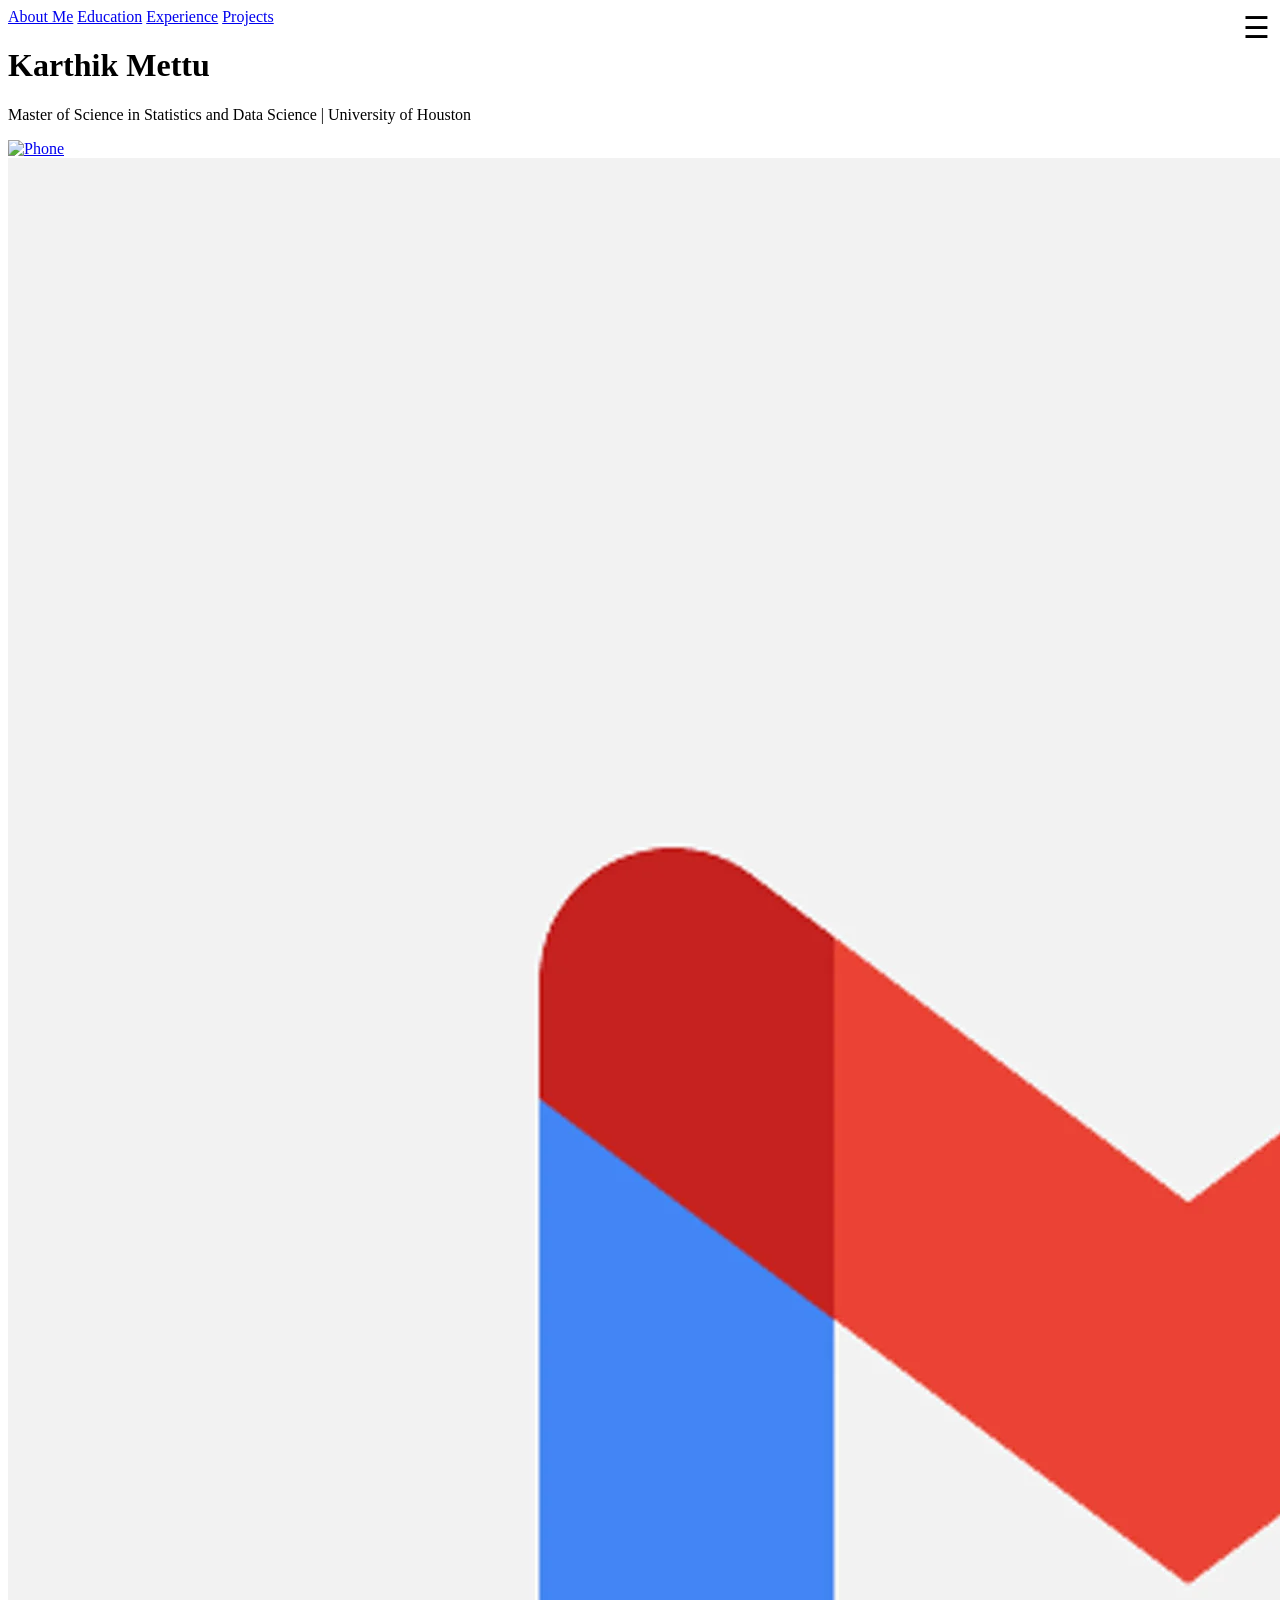
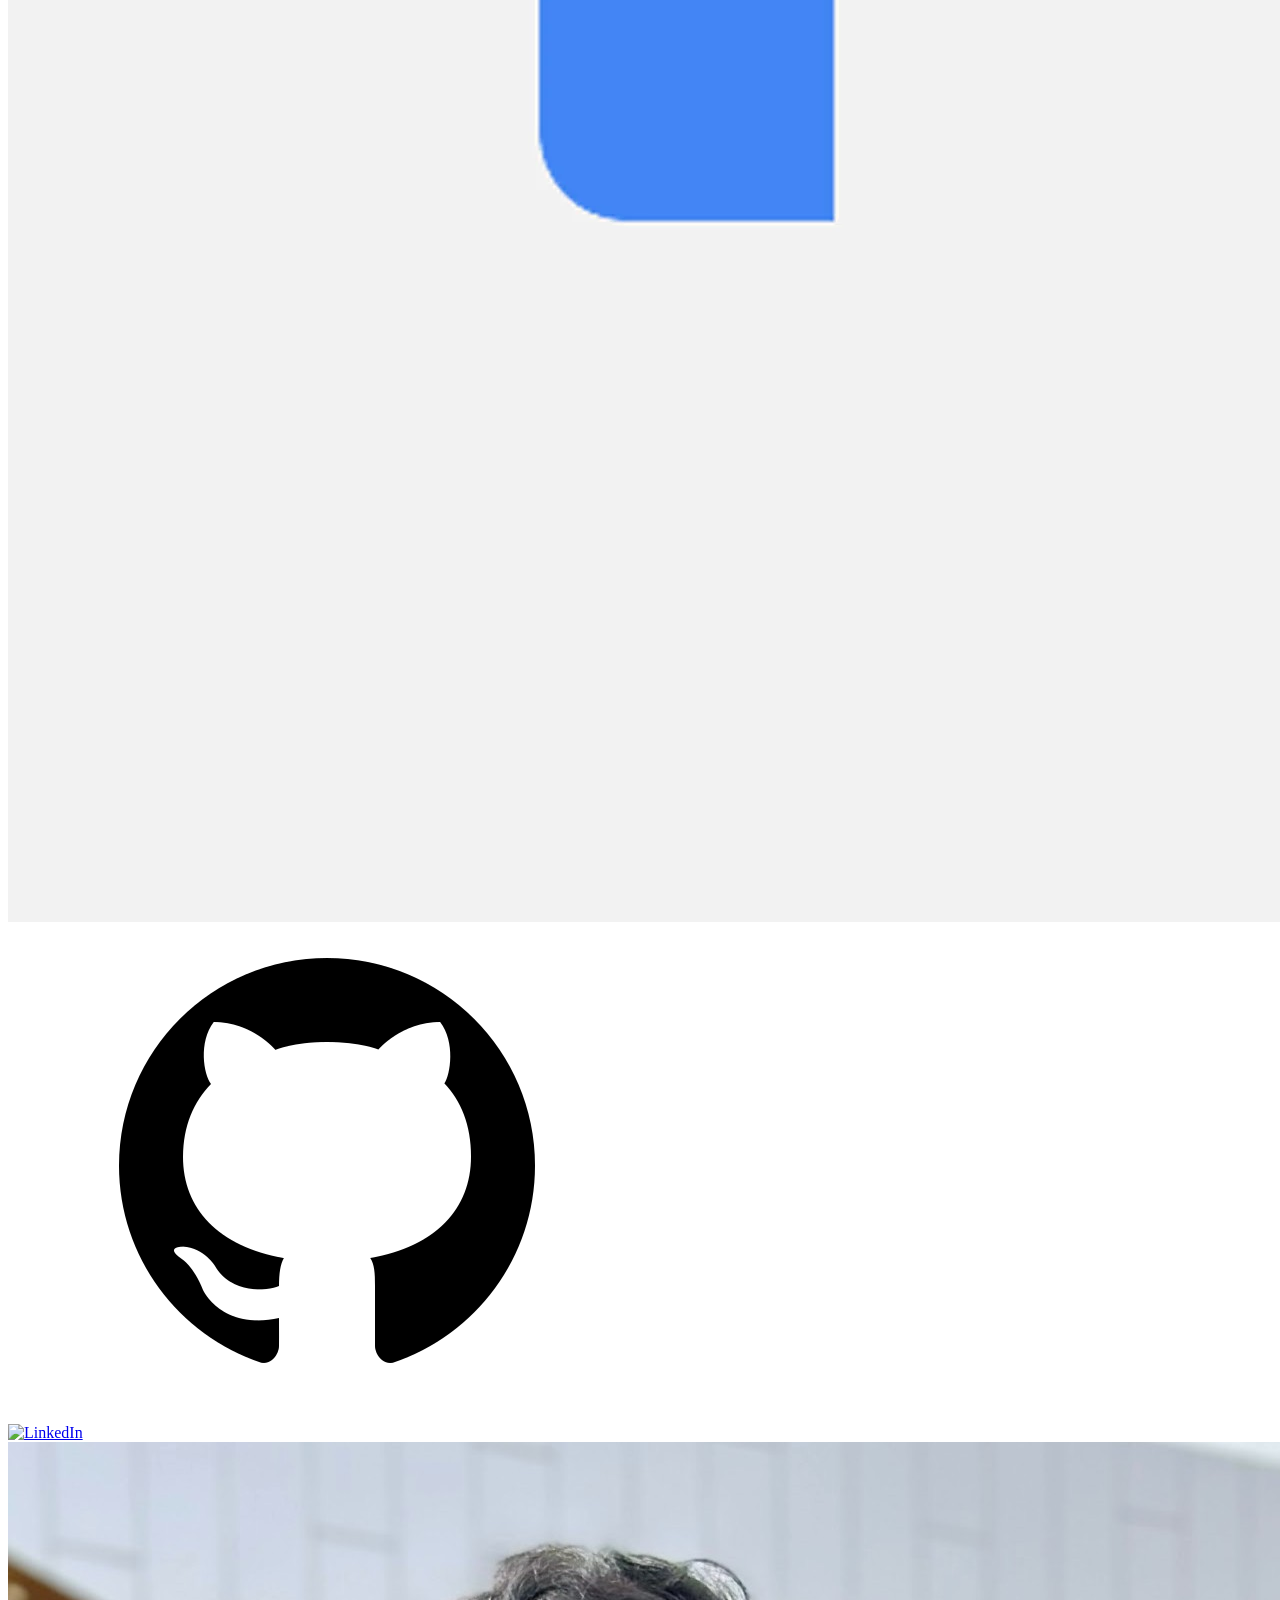
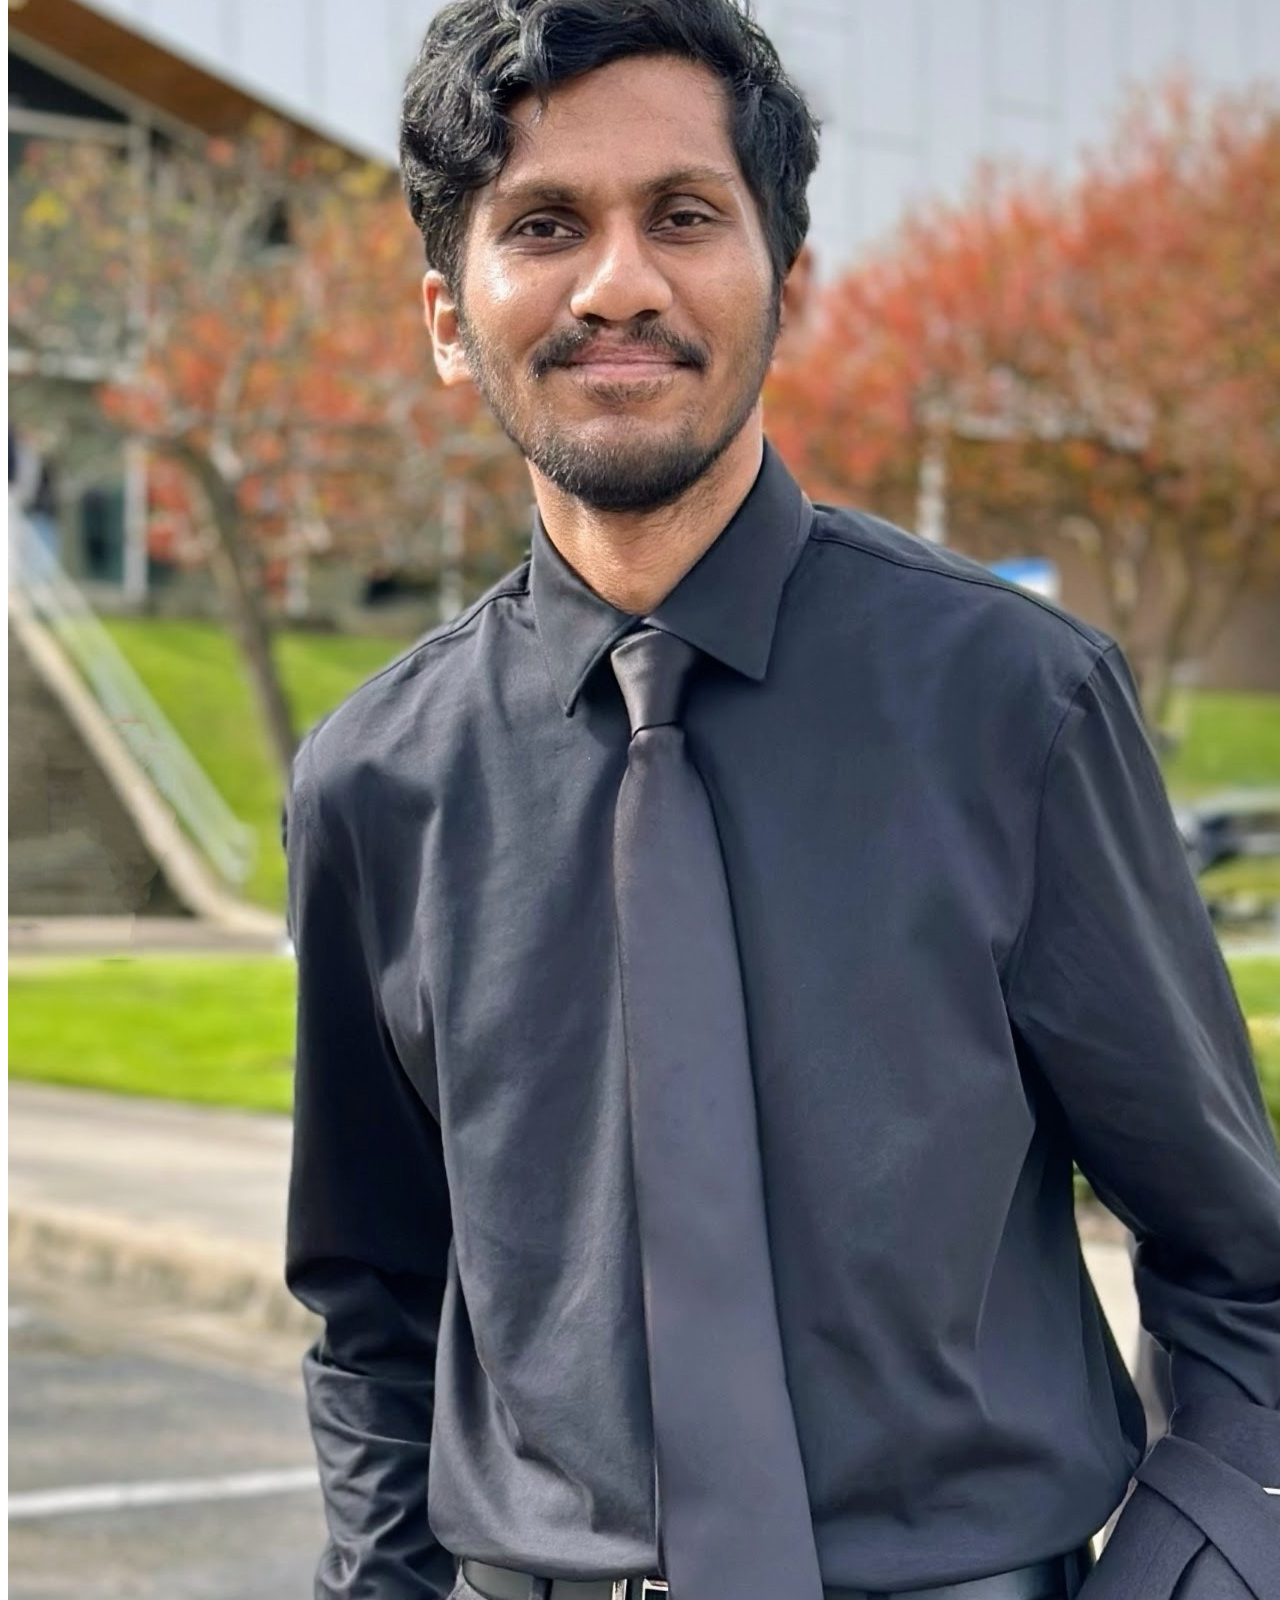
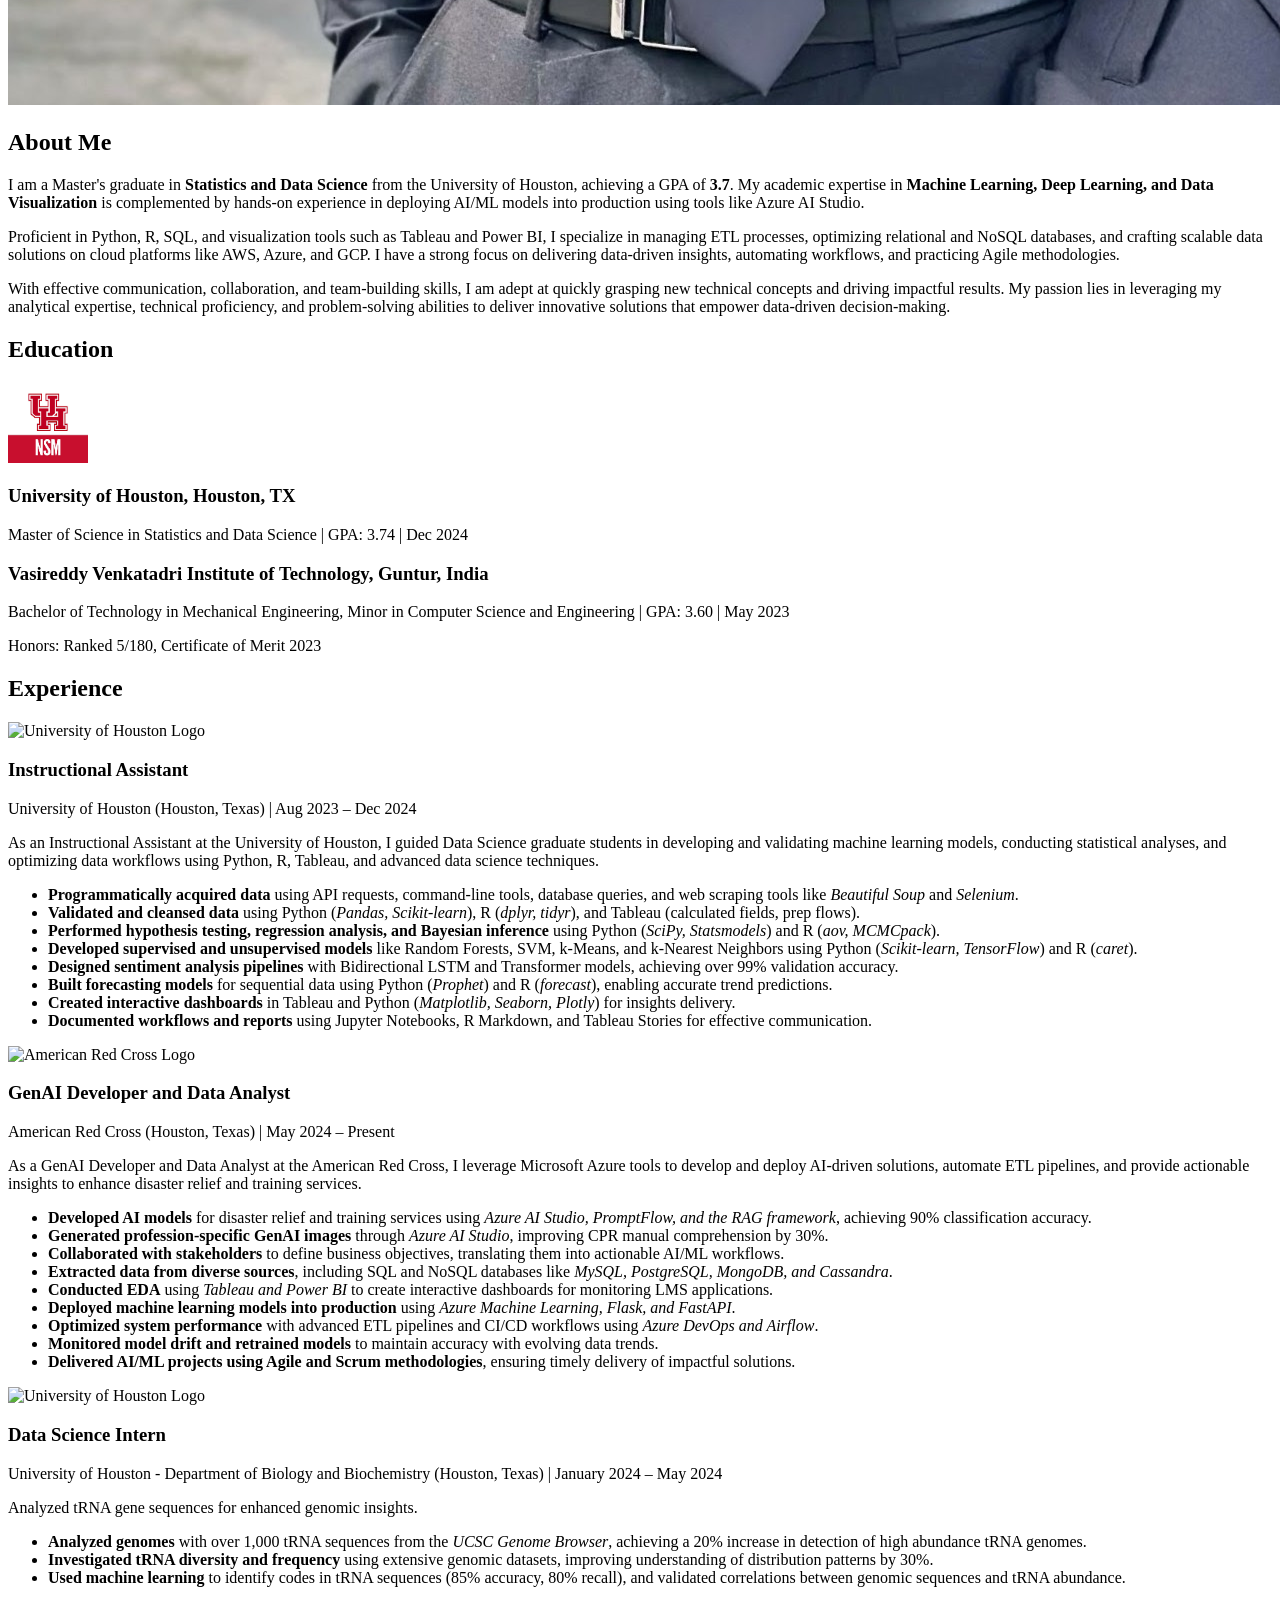
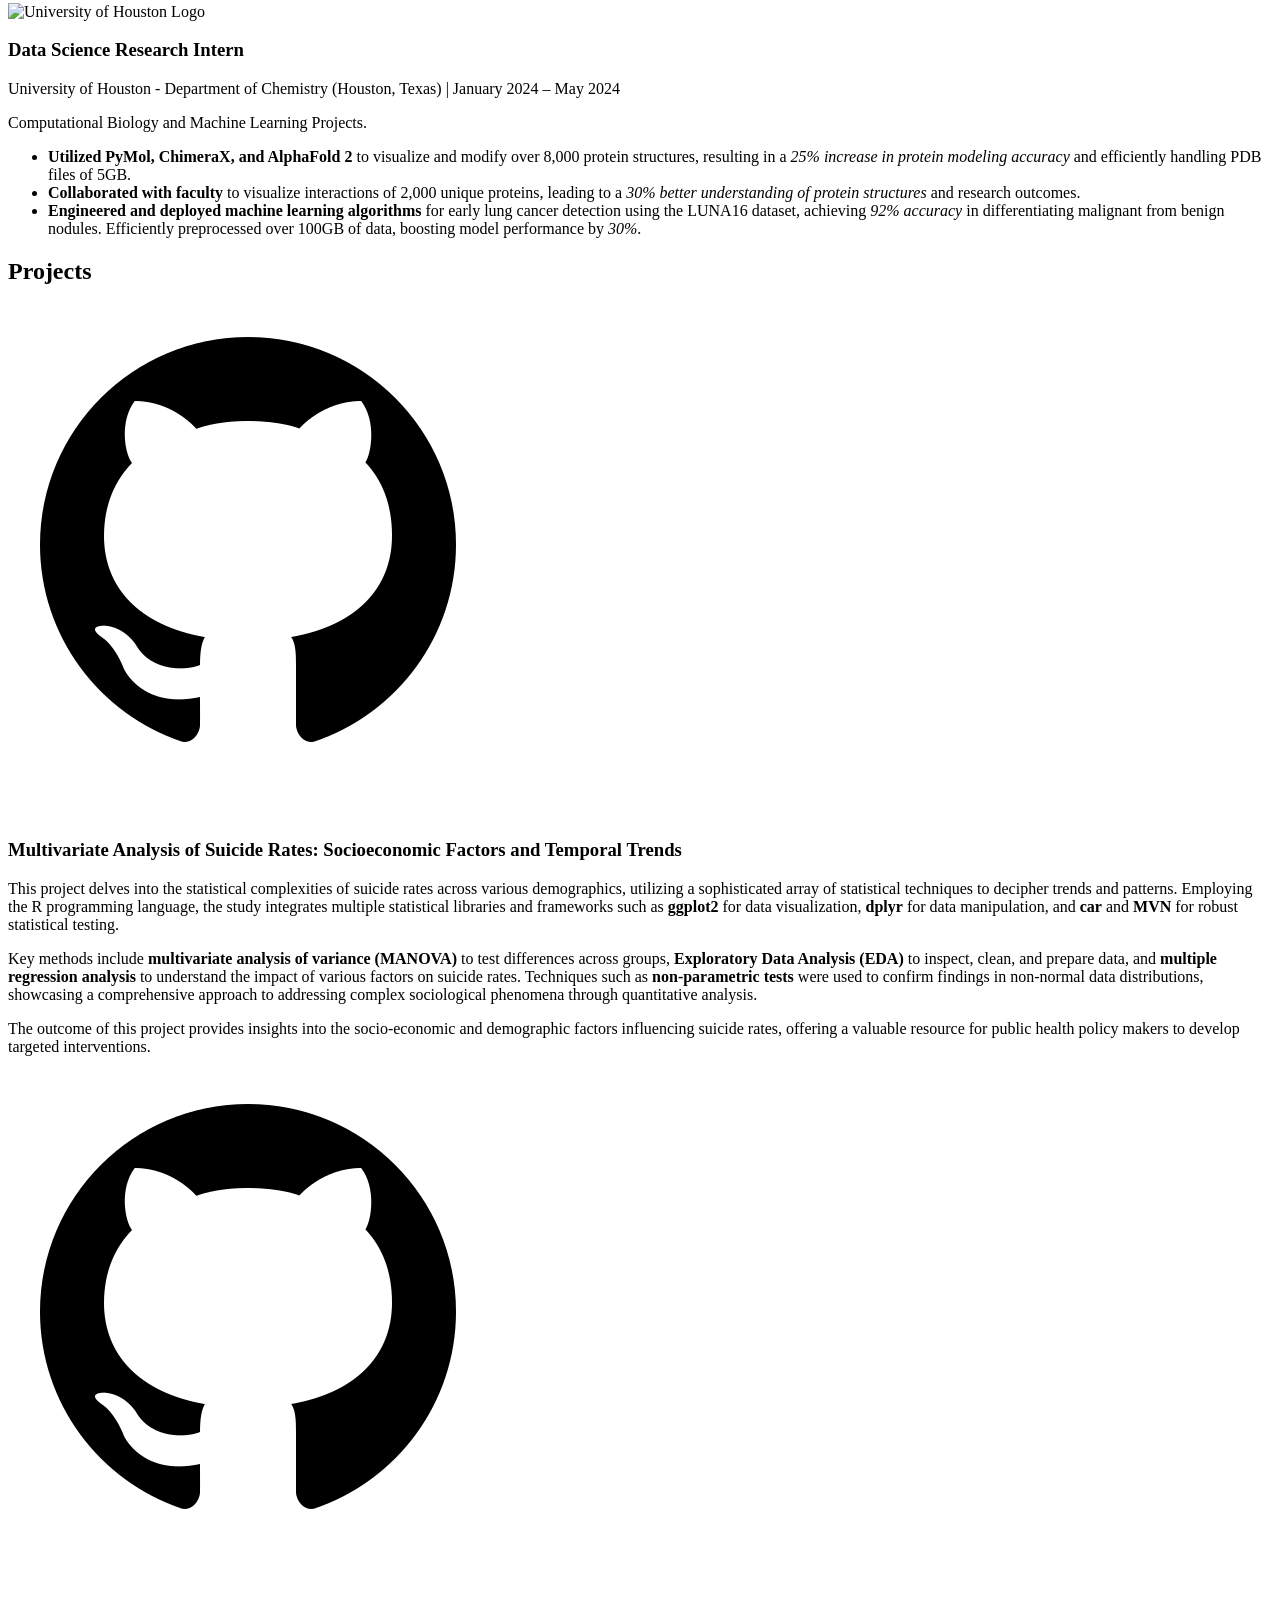
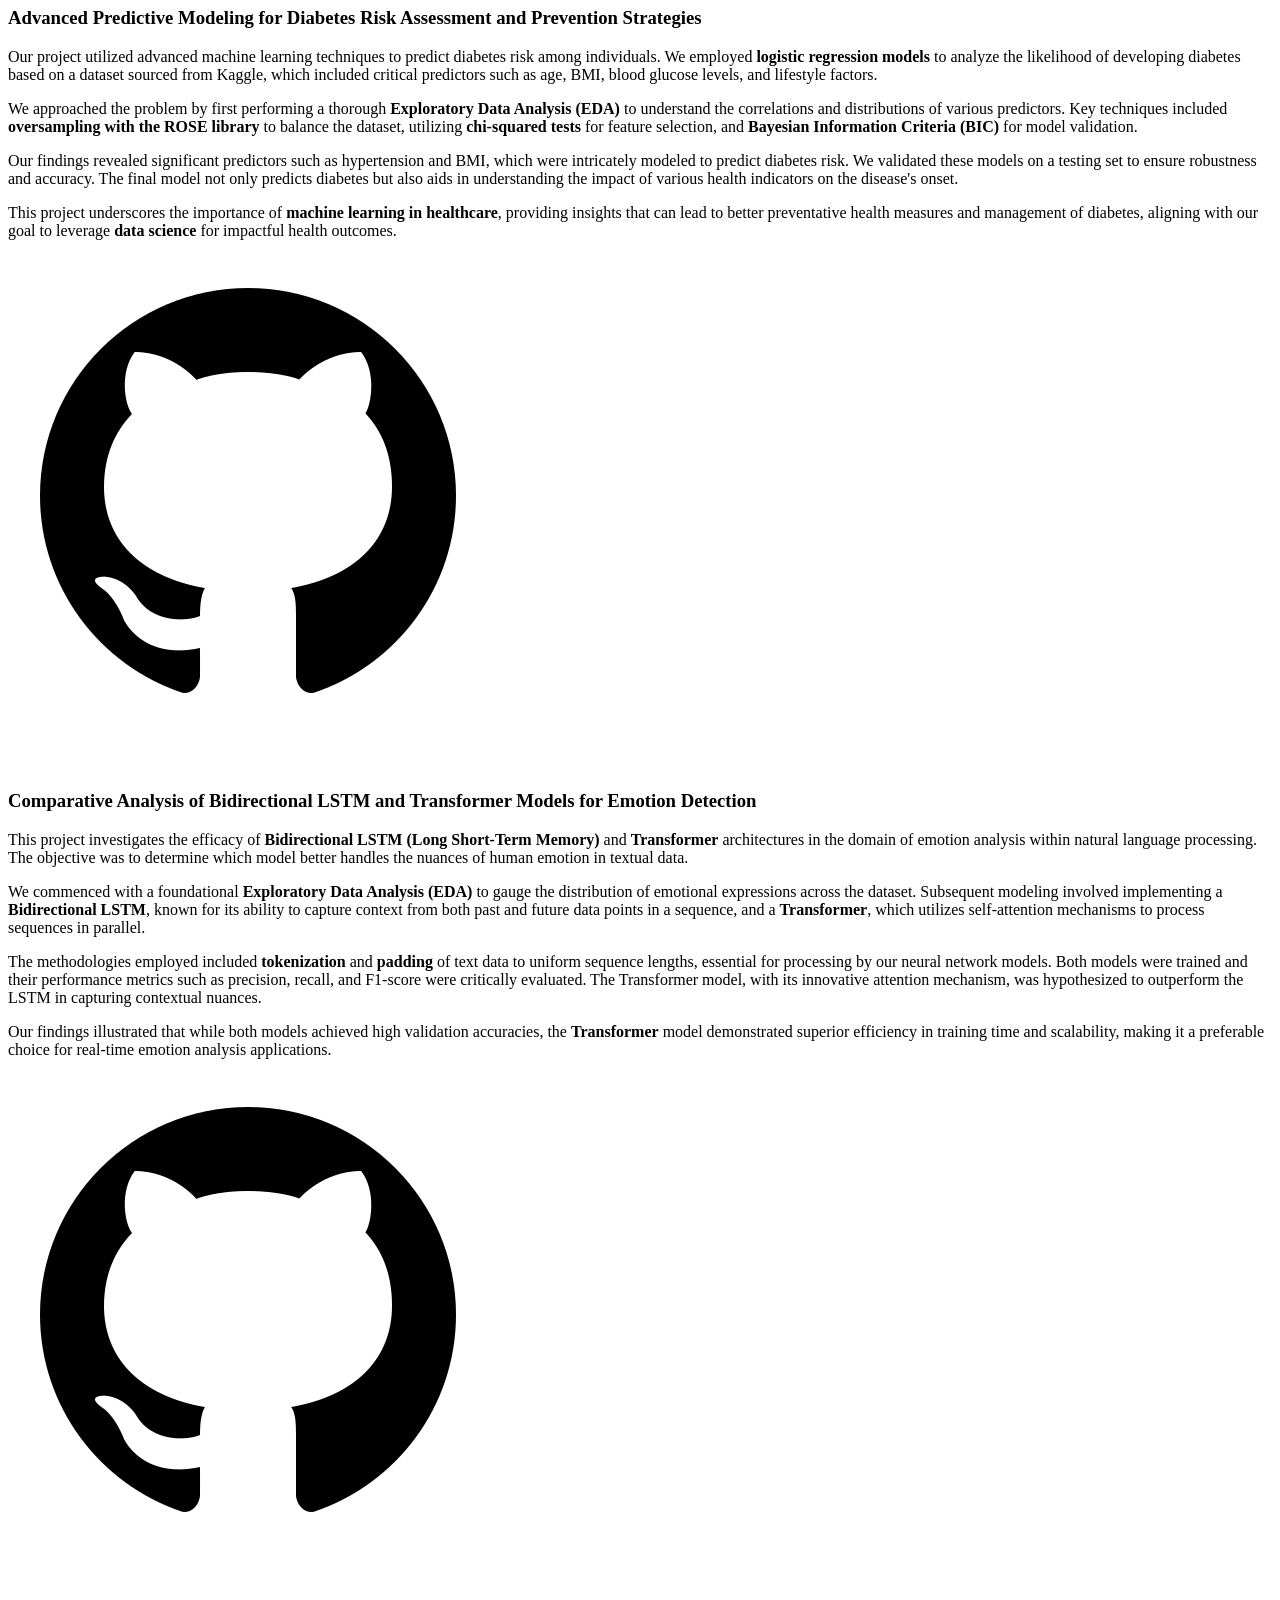
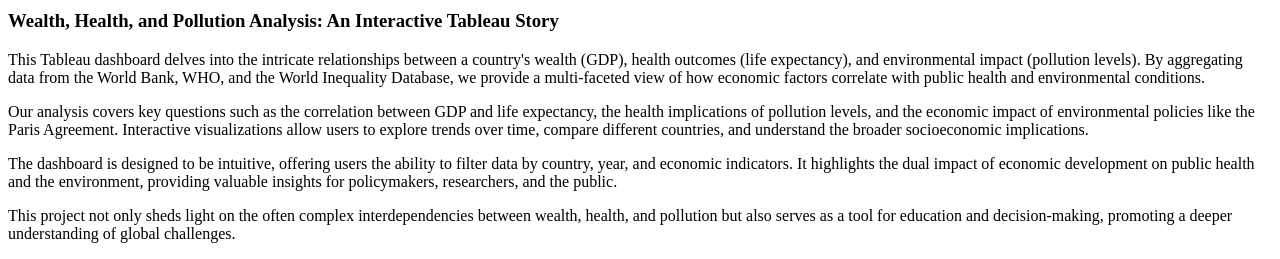
==== Portfolio Docs/index.html @ 05097417 "Update and rename index.html to Portfolio Docs/index.html" ====
<!DOCTYPE html>
<html lang="en">
<head>
    <meta charset="UTF-8">
    <meta name="viewport" content="width=device-width, initial-scale=1.0">
    <title>Karthik Mettu - Personal Webpage</title>
    <link rel="stylesheet" href="styles.css">
    

</head>
<body>
    <div id="mySidenav" class="sidenav">
        <a href="#about">About Me</a>
        <a href="#education">Education</a>
        <a href="#experience">Experience</a>
        <a href="#projects">Projects</a>
    </div>
    <span style="font-size:30px; cursor:pointer; position:fixed; right:10px; top:10px; z-index:2000;" onclick="toggleNav()">☰</span>


    <header class="header-background">
        <div class="header-content">
            <!-- Other header content like navigation or title -->
            <h1>Karthik Mettu</h1>
            <p>Master of Science in Statistics and Data Science | University of Houston</p>
        </div>
        <div class="contact-info">
            <a href="tel:+17132020004" class="contact-link"><img src="phone.jpeg" alt="Phone" class="contact-logo"></a>
            <a href="mailto:karthikrm202002@gmail.com" class="contact-link"><img src="gmail.webp" alt="Email" class="contact-logo"></a>
            <a href="https://www.linkedin.com/in/karthik-reddy-mettu-62b419192/" target="_blank" class="contact-link"><img src="linkedin.webp" alt="LinkedIn" class="contact-logo"></a>
            <a href="https://github.com/karthik1636" target="_blank" class="contact-link"><img src="github.png" alt="GitHub" class="contact-logo"></a>
        </div>
    </header>
    
    <div class="container">
        <!-- Your sections go here -->
        <!-- Sections for About Me, Education, etc., go here -->
        
        <section id="about" class="section">
            <div class="about-container">
                <img src="Profile.JPG" alt="Profile Picture" class="cover-pic">
                <div class="about-text">
                    <h2>About Me</h2>
                    <p>
                        I am a Master's graduate in<strong> Statistics and Data Science</strong> from the University of Houston, achieving a GPA of <strong>3.7</strong>. My academic expertise in <strong>Machine Learning, Deep Learning, and Data Visualization</strong> is complemented by hands-on experience in deploying AI/ML models into production using tools like Azure AI Studio.
                    </p>
                    <p>
                        Proficient in Python, R, SQL, and visualization tools such as Tableau and Power BI, I specialize in managing ETL processes, optimizing relational and NoSQL databases, and crafting scalable data solutions on cloud platforms like AWS, Azure, and GCP. I have a strong focus on delivering data-driven insights, automating workflows, and practicing Agile methodologies.
                    </p>
                    <p>
                        With effective communication, collaboration, and team-building skills, I am adept at quickly grasping new technical concepts and driving impactful results. My passion lies in leveraging my analytical expertise, technical proficiency, and problem-solving abilities to deliver innovative solutions that empower data-driven decision-making.
                    </p>
                    
                </div>
            </div>
        </section>
        
        
        
        
        
        
        
            

        
        <section id="education" class="section">
            <h2>Education</h2>
            <div class="education-entry">
                
                <div class="logo-container">
                    <img src="NSM_Logo.png" alt="University of Houston Logo" style="width:80px;">
                </div>
                <div class="text-content">
                    <h3>University of Houston, Houston, TX</h3>
                    <p>Master of Science in Statistics and Data Science | GPA: 3.74 | Dec 2024</p>
                </div>
            </div>
            <div class="education-entry">
                <div class="logo-container">
                   
                </div>
                <div class="text-content">
                    <h3>Vasireddy Venkatadri Institute of Technology, Guntur, India</h3>
                    <p>Bachelor of Technology in Mechanical Engineering, Minor in Computer Science and Engineering | GPA: 3.60 | May 2023</p>
                    <p>Honors: Ranked 5/180, Certificate of Merit 2023</p>
                </div>
            </div>
        </section>
        
             
                
        
        
        
            <section id="experience" class="section">
                <h2 class="section-title">Experience</h2>
            
                <!-- Experience Entry 1: Instructional Assistant -->
                <div class="experience-entry">
                    <div class="logo-container">
                        <img src="uh_red.png" alt="University of Houston Logo" style="width:60px;">
                    </div>
                    <div class="text-content">
                        <h3>Instructional Assistant</h3>
                        <p>University of Houston (Houston, Texas) | Aug 2023 – Dec 2024</p>
                        <p>
                            As an Instructional Assistant at the University of Houston, I guided Data Science graduate students in developing and validating machine learning models, conducting statistical analyses, and optimizing data workflows using Python, R, Tableau, and advanced data science techniques.
                        </p>
                        <ul>
                            <li><strong>Programmatically acquired data</strong> using API requests, command-line tools, database queries, and web scraping tools like <em>Beautiful Soup</em> and <em>Selenium</em>.</li>
                            <li><strong>Validated and cleansed data</strong> using Python (<em>Pandas, Scikit-learn</em>), R (<em>dplyr, tidyr</em>), and Tableau (calculated fields, prep flows).</li>
                            <li><strong>Performed hypothesis testing, regression analysis, and Bayesian inference</strong> using Python (<em>SciPy, Statsmodels</em>) and R (<em>aov, MCMCpack</em>).</li>
                            <li><strong>Developed supervised and unsupervised models</strong> like Random Forests, SVM, k-Means, and k-Nearest Neighbors using Python (<em>Scikit-learn, TensorFlow</em>) and R (<em>caret</em>).</li>
                            <li><strong>Designed sentiment analysis pipelines</strong> with Bidirectional LSTM and Transformer models, achieving over 99% validation accuracy.</li>
                            <li><strong>Built forecasting models</strong> for sequential data using Python (<em>Prophet</em>) and R (<em>forecast</em>), enabling accurate trend predictions.</li>
                            <li><strong>Created interactive dashboards</strong> in Tableau and Python (<em>Matplotlib, Seaborn, Plotly</em>) for insights delivery.</li>
                            <li><strong>Documented workflows and reports</strong> using Jupyter Notebooks, R Markdown, and Tableau Stories for effective communication.</li>
                        </ul>
                        
                    </div>
                </div>
            
                <!-- Experience Entry 2: GenAI Developer and Data Analyst -->
                <div class="experience-entry">
                    <div class="logo-container">
                        <img src="red_cross.jpeg" alt="American Red Cross Logo" style="width:100px;">
                    </div>
                    <div class="text-content">
                        <h3>GenAI Developer and Data Analyst</h3>
                        <p>American Red Cross (Houston, Texas) | May 2024 – Present</p>
                        <p>
                            As a GenAI Developer and Data Analyst at the American Red Cross, I leverage Microsoft Azure tools to develop and deploy AI-driven solutions, automate ETL pipelines, and provide actionable insights to enhance disaster relief and training services.
                        </p>
                        <ul>
                            <li><strong>Developed AI models</strong> for disaster relief and training services using <em>Azure AI Studio, PromptFlow, and the RAG framework</em>, achieving 90% classification accuracy.</li>
                            <li><strong>Generated profession-specific GenAI images</strong> through <em>Azure AI Studio</em>, improving CPR manual comprehension by 30%.</li>
                            <li><strong>Collaborated with stakeholders</strong> to define business objectives, translating them into actionable AI/ML workflows.</li>
                            <li><strong>Extracted data from diverse sources</strong>, including SQL and NoSQL databases like <em>MySQL, PostgreSQL, MongoDB, and Cassandra</em>.</li>
                            <li><strong>Conducted EDA</strong> using <em>Tableau and Power BI</em> to create interactive dashboards for monitoring LMS applications.</li>
                            <li><strong>Deployed machine learning models into production</strong> using <em>Azure Machine Learning, Flask, and FastAPI</em>.</li>
                            <li><strong>Optimized system performance</strong> with advanced ETL pipelines and CI/CD workflows using <em>Azure DevOps and Airflow</em>.</li>
                            <li><strong>Monitored model drift and retrained models</strong> to maintain accuracy with evolving data trends.</li>
                            <li><strong>Delivered AI/ML projects using Agile and Scrum methodologies</strong>, ensuring timely delivery of impactful solutions.</li>
                        </ul>
                        
                    </div>
                </div>

                  <!-- Experience Entry 3: Data Science Intern -->
                  <div class="experience-entry">
                    <div class="logo-container">
                        <img src="uh_red.png" alt="University of Houston Logo" style="width:60px;">
                    </div>
                    <div class="text-content">
                        <h3>Data Science Intern</h3>
                        <p>University of Houston - Department of Biology and Biochemistry (Houston, Texas) | January 2024 – May 2024</p>
                        <p>
                            Analyzed tRNA gene sequences for enhanced genomic insights.
                        </p>
                        <ul>
                            <li><strong>Analyzed genomes</strong> with over 1,000 tRNA sequences from the <em>UCSC Genome Browser</em>, achieving a 20% increase in detection of high abundance tRNA genomes.</li>
                            <li><strong>Investigated tRNA diversity and frequency</strong> using extensive genomic datasets, improving understanding of distribution patterns by 30%.</li>
                            <li><strong>Used machine learning</strong> to identify codes in tRNA sequences (85% accuracy, 80% recall), and validated correlations between genomic sequences and tRNA abundance.</li>
                        </ul>
                        
                    </div>
                </div>


                 <!-- Experience Entry 4: Data Science Research Intern  -->
                <div class="experience-entry">
                    <div class="logo-container">
                        <img src="uh_red.png" alt="University of Houston Logo" style="width:60px;">
                    </div>
                    <div class="text-content">
                        <h3>Data Science Research Intern </h3>
                        <p>University of Houston - Department of Chemistry (Houston, Texas) | January 2024 – May 2024</p>
                        <p>
                            Computational Biology and Machine Learning Projects.
                        </p>
                        <ul>
                            <li><strong>Utilized PyMol, ChimeraX, and AlphaFold 2</strong> to visualize and modify over 8,000 protein structures, resulting in a <em>25% increase in protein modeling accuracy</em> and efficiently handling PDB files of 5GB.</li>
                            <li><strong>Collaborated with faculty</strong> to visualize interactions of 2,000 unique proteins, leading to a <em>30% better understanding of protein structures</em> and research outcomes.</li>
                            <li><strong>Engineered and deployed machine learning algorithms</strong> for early lung cancer detection using the LUNA16 dataset, achieving <em>92% accuracy</em> in differentiating malignant from benign nodules. Efficiently preprocessed over 100GB of data, boosting model performance by <em>30%</em>.</li>
                        </ul>
                        
                    </div>
                </div>                
            </section>




            
        
            <section id="projects" class="section">
                <h2 class="section-title">Projects</h2>
            
                <!-- Project 1 -->
<div class="project-entry">
    <a href="https://github.com/karthik1636/Personal-Website/blob/main/Projects/Project_Stats_.pdf" target="_blank">
        <img src="github.png" alt="Advanced Statistical Analysis of Suicide Rates" class="project-cover">
    </a>
    <div class="text-content">
        <h3>Multivariate Analysis of Suicide Rates: Socioeconomic Factors and Temporal Trends</h3>
        <p>
            This project delves into the statistical complexities of suicide rates across various demographics, utilizing a sophisticated array of statistical techniques to decipher trends and patterns. Employing the R programming language, the study integrates multiple statistical libraries and frameworks such as <strong>ggplot2</strong> for data visualization, <strong>dplyr</strong> for data manipulation, and <strong>car</strong> and <strong>MVN</strong> for robust statistical testing.
        </p>
        <p>
            Key methods include <strong>multivariate analysis of variance (MANOVA)</strong> to test differences across groups, <strong>Exploratory Data Analysis (EDA)</strong> to inspect, clean, and prepare data, and <strong>multiple regression analysis</strong> to understand the impact of various factors on suicide rates. Techniques such as <strong>non-parametric tests</strong> were used to confirm findings in non-normal data distributions, showcasing a comprehensive approach to addressing complex sociological phenomena through quantitative analysis.
        </p>
        <p>
            The outcome of this project provides insights into the socio-economic and demographic factors influencing suicide rates, offering a valuable resource for public health policy makers to develop targeted interventions.
        </p>
    </div>
</div>


                
            
               <!-- Project 2 -->
<div class="project-entry">
    <a href="https://github.com/karthik1636/Personal-Website/blob/main/Projects/Group7%20Report%20on%20Diabetes%20prediction.pdf" target="_blank">

        <img src="github.png"" alt="Diabetes Prediction Model" class="project-cover">
    </a>
    <div class="text-content">
        <h3>Advanced Predictive Modeling for Diabetes Risk Assessment and Prevention Strategies</h3>
        <p>
            Our project utilized advanced machine learning techniques to predict diabetes risk among individuals. We employed <strong>logistic regression models</strong> to analyze the likelihood of developing diabetes based on a dataset sourced from Kaggle, which included critical predictors such as age, BMI, blood glucose levels, and lifestyle factors.
        </p>
        <p>
            We approached the problem by first performing a thorough <strong>Exploratory Data Analysis (EDA)</strong> to understand the correlations and distributions of various predictors. Key techniques included <strong>oversampling with the ROSE library</strong> to balance the dataset, utilizing <strong>chi-squared tests</strong> for feature selection, and <strong>Bayesian Information Criteria (BIC)</strong> for model validation.
        </p>
        <p>
            Our findings revealed significant predictors such as hypertension and BMI, which were intricately modeled to predict diabetes risk. We validated these models on a testing set to ensure robustness and accuracy. The final model not only predicts diabetes but also aids in understanding the impact of various health indicators on the disease's onset.
        </p>
        <p>
            This project underscores the importance of <strong>machine learning in healthcare</strong>, providing insights that can lead to better preventative health measures and management of diabetes, aligning with our goal to leverage <strong>data science</strong> for impactful health outcomes.
        </p>
    </div>
</div>

            <!-- Project 3 -->
<div class="project-entry">
    <a href="https://github.com/karthik1636/Personal-Website/blob/main/Projects/PPT%20(3).pptx" target="_blank">

        <img src="github.png" alt="Emotion Analysis Models Comparison" class="project-cover">
    </a>
    <div class="text-content">
        <h3>Comparative Analysis of Bidirectional LSTM and Transformer Models for Emotion Detection</h3>
        <p>
            This project investigates the efficacy of <strong>Bidirectional LSTM (Long Short-Term Memory)</strong> and <strong>Transformer</strong> architectures in the domain of emotion analysis within natural language processing. The objective was to determine which model better handles the nuances of human emotion in textual data.
        </p>
        <p>
            We commenced with a foundational <strong>Exploratory Data Analysis (EDA)</strong> to gauge the distribution of emotional expressions across the dataset. Subsequent modeling involved implementing a <strong>Bidirectional LSTM</strong>, known for its ability to capture context from both past and future data points in a sequence, and a <strong>Transformer</strong>, which utilizes self-attention mechanisms to process sequences in parallel.
        </p>
        <p>
            The methodologies employed included <strong>tokenization</strong> and <strong>padding</strong> of text data to uniform sequence lengths, essential for processing by our neural network models. Both models were trained and their performance metrics such as precision, recall, and F1-score were critically evaluated. The Transformer model, with its innovative attention mechanism, was hypothesized to outperform the LSTM in capturing contextual nuances.
        </p>
        <p>
            Our findings illustrated that while both models achieved high validation accuracies, the <strong>Transformer</strong> model demonstrated superior efficiency in training time and scalability, making it a preferable choice for real-time emotion analysis applications.
        </p>
    </div>
</div>

<!-- Project: Wealth, Health, and Pollution Relationship -->
<div class="project-entry">
    <a href="https://github.com/karthik1636/Personal-Website/tree/main/Projects/Visualization%20Project" target="_blank">

        <img src="github.png" alt="Wealth, Health, and Pollution Analysis" class="project-cover">
    </a>
    <div class="text-content">
        <h3>Wealth, Health, and Pollution Analysis: An Interactive Tableau Story</h3>
        <p>
            This Tableau dashboard delves into the intricate relationships between a country's wealth (GDP), health outcomes (life expectancy), and environmental impact (pollution levels). By aggregating data from the World Bank, WHO, and the World Inequality Database, we provide a multi-faceted view of how economic factors correlate with public health and environmental conditions.
        </p>
        <p>
            Our analysis covers key questions such as the correlation between GDP and life expectancy, the health implications of pollution levels, and the economic impact of environmental policies like the Paris Agreement. Interactive visualizations allow users to explore trends over time, compare different countries, and understand the broader socioeconomic implications.
        </p>
        <p>
            The dashboard is designed to be intuitive, offering users the ability to filter data by country, year, and economic indicators. It highlights the dual impact of economic development on public health and the environment, providing valuable insights for policymakers, researchers, and the public.
        </p>
        <p>
            This project not only sheds light on the often complex interdependencies between wealth, health, and pollution but also serves as a tool for education and decision-making, promoting a deeper understanding of global challenges.
        </p>
    </div>
</div>


            
                <!-- Add more projects here with the same structure -->
            </section>
            
        
       


        
            <!-- Other sections remain unchanged -->
            </div>
            <script src="scripts.js"></script>
            
            

</body>
</html>
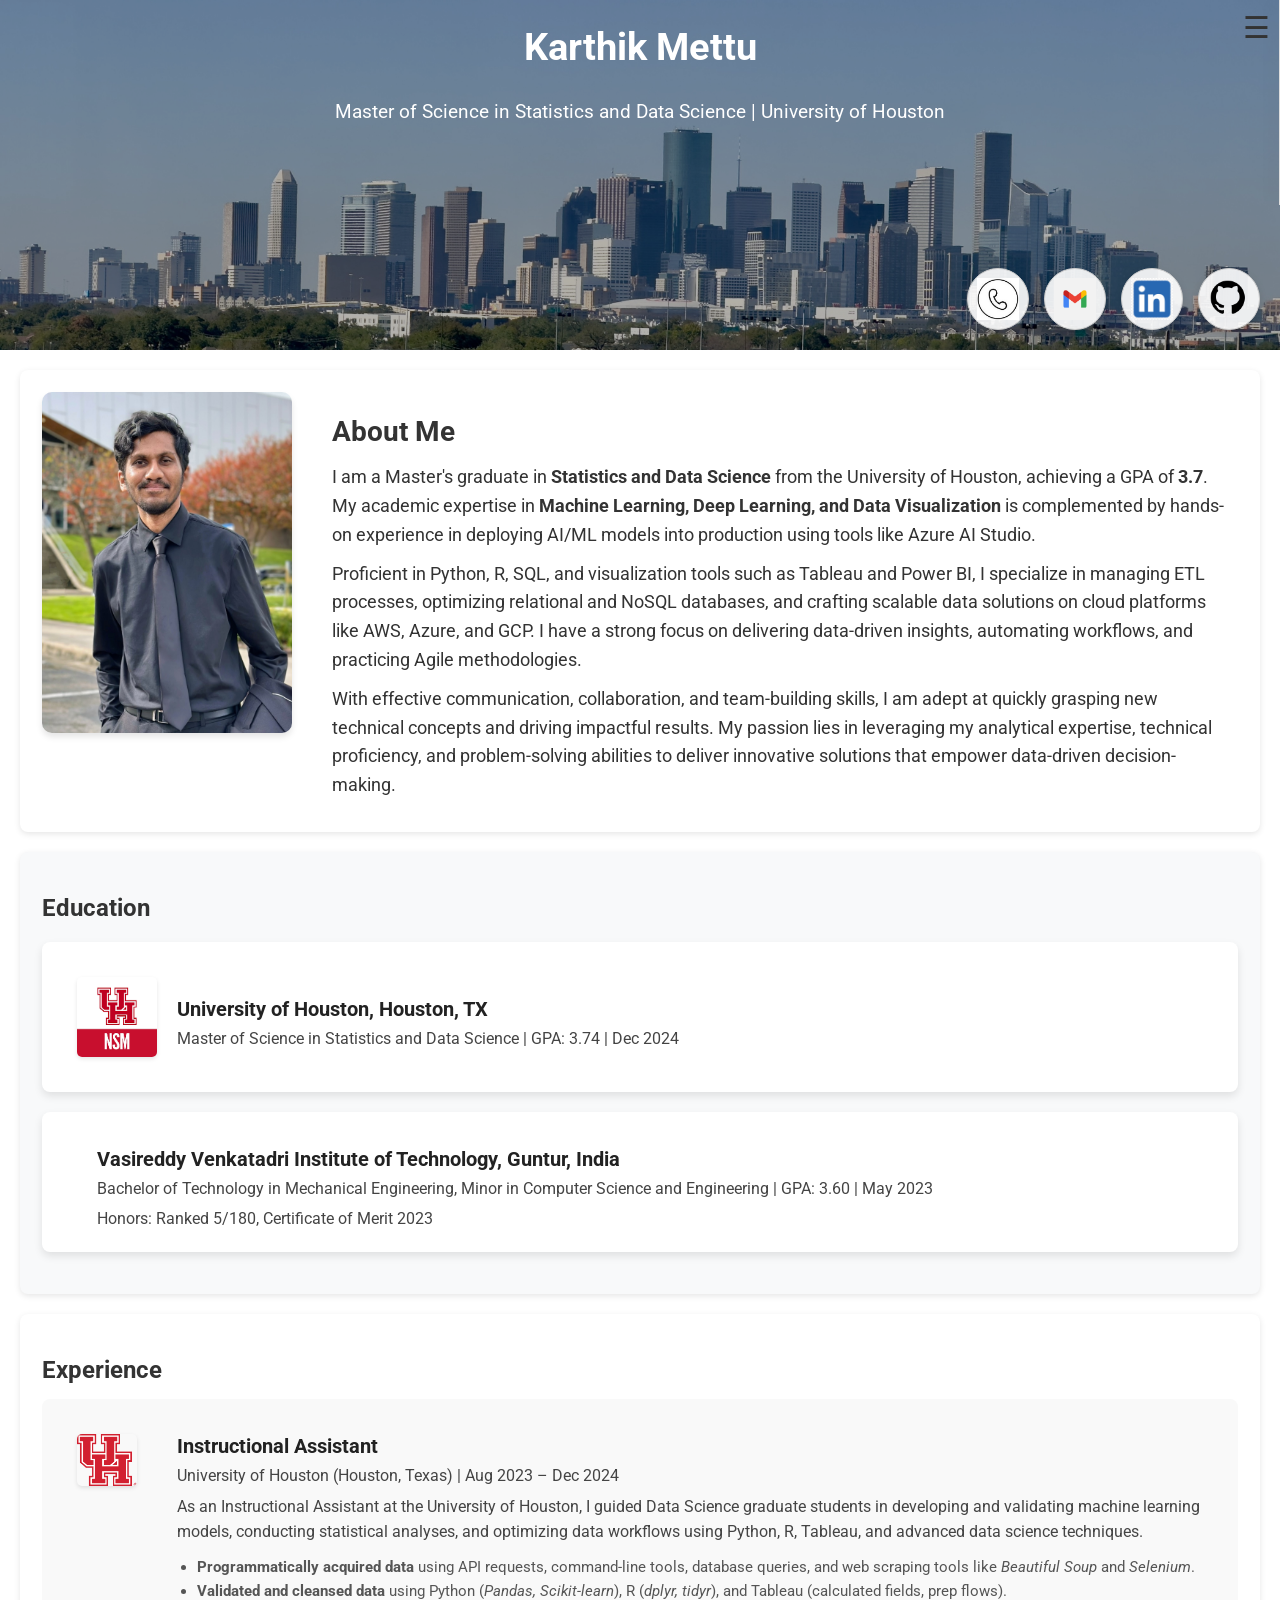
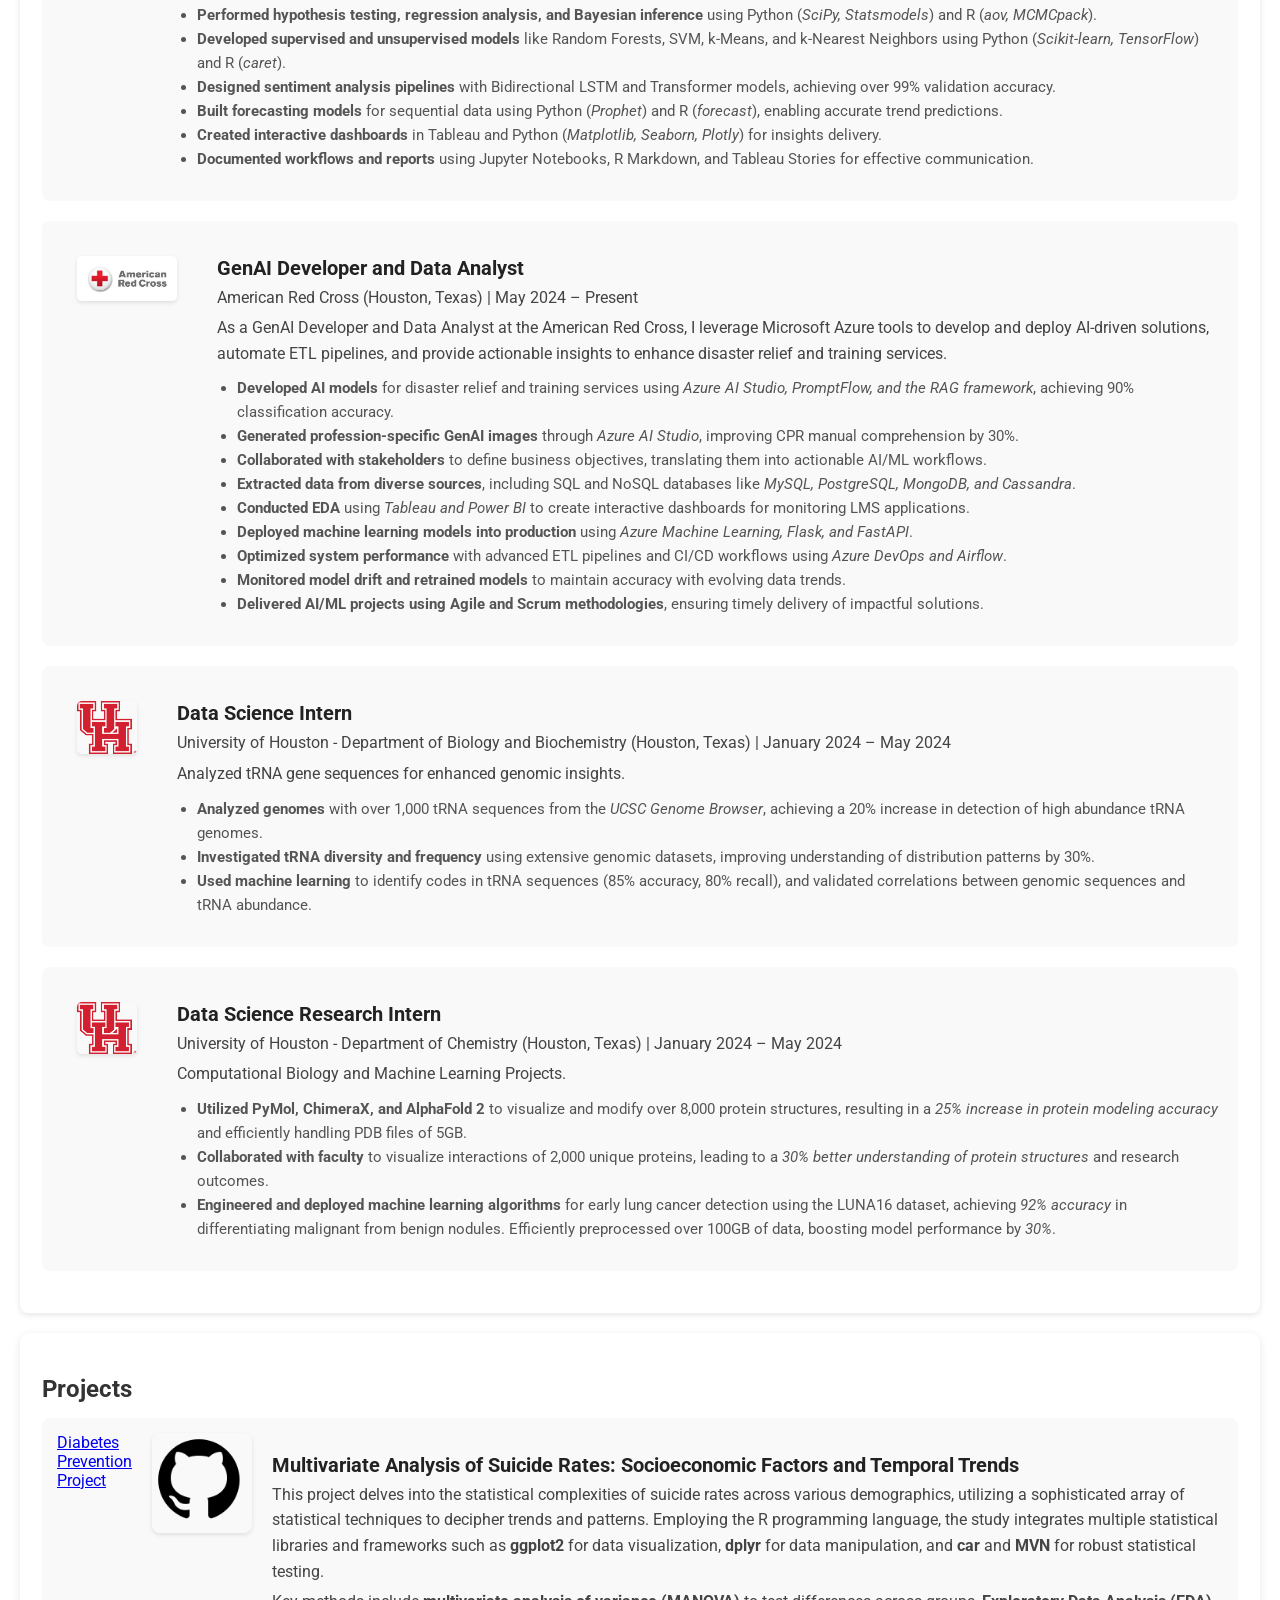
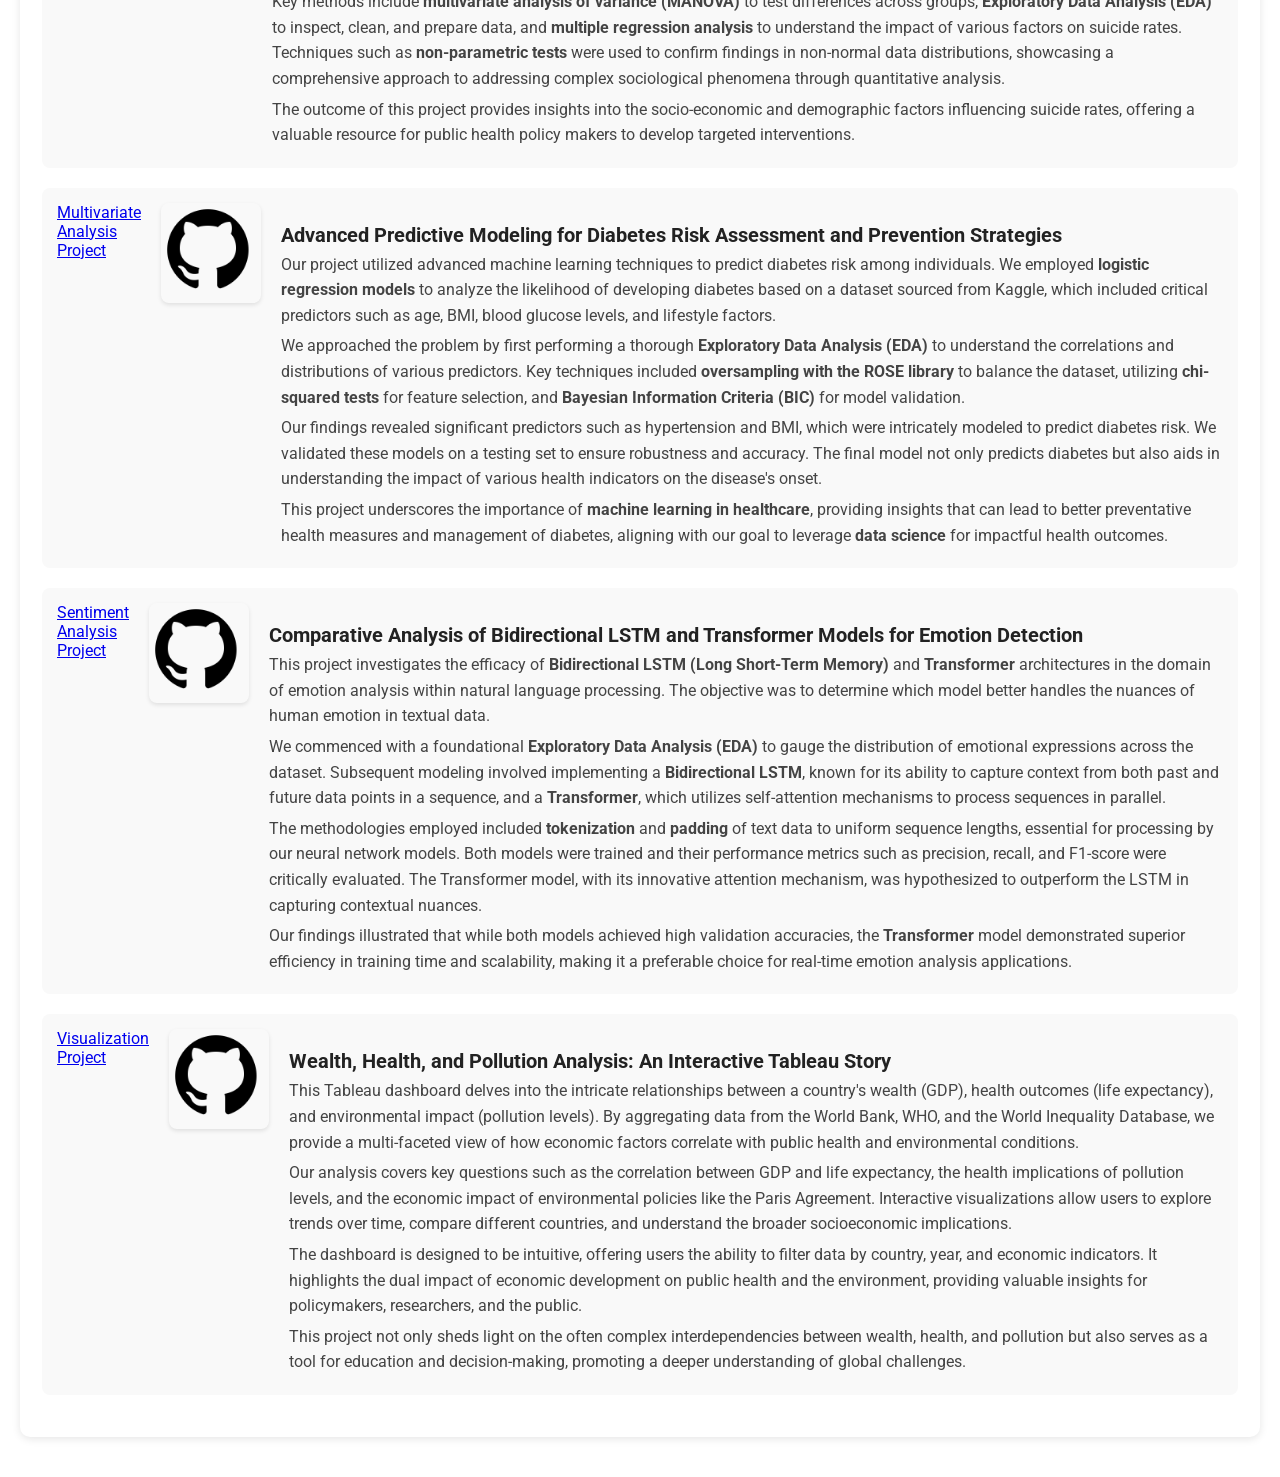
==== commit d317cf27: "Update index.html" ====
--- a/Portfolio Docs/index.html
+++ b/Portfolio Docs/index.html
@@ -27,7 +27,7 @@
         <div class="contact-info">
             <a href="tel:+17132020004" class="contact-link"><img src="phone.jpeg" alt="Phone" class="contact-logo"></a>
             <a href="mailto:karthikrm202002@gmail.com" class="contact-link"><img src="gmail.webp" alt="Email" class="contact-logo"></a>
-            <a href="https://www.linkedin.com/in/karthik-reddy-mettu-62b419192/" target="_blank" class="contact-link"><img src="linkedin.webp" alt="LinkedIn" class="contact-logo"></a>
+            <a href="https://www.linkedin.com/in/karthik-mettu-62b419192/" target="_blank" class="contact-link"><img src="linkedin.webp" alt="LinkedIn" class="contact-logo"></a>
             <a href="https://github.com/karthik1636" target="_blank" class="contact-link"><img src="github.png" alt="GitHub" class="contact-logo"></a>
         </div>
     </header>
@@ -199,7 +199,7 @@
             
                 <!-- Project 1 -->
 <div class="project-entry">
-    <a href="https://github.com/karthik1636/Personal-Website/blob/main/Projects/Project_Stats_.pdf" target="_blank">
+    <a href="https://github.com/karthik1636/Portfolio/Projects/Diabetes%20Prevention/">Diabetes Prevention Project</a>
         <img src="github.png" alt="Advanced Statistical Analysis of Suicide Rates" class="project-cover">
     </a>
     <div class="text-content">
@@ -217,11 +217,11 @@
 </div>
 
 
-                
+
             
                <!-- Project 2 -->
 <div class="project-entry">
-    <a href="https://github.com/karthik1636/Personal-Website/blob/main/Projects/Group7%20Report%20on%20Diabetes%20prediction.pdf" target="_blank">
+    <a href="https://github.com/karthik1636/Portfolio/Projects/Multivariate%20Analysis/">Multivariate Analysis Project</a>
 
         <img src="github.png"" alt="Diabetes Prediction Model" class="project-cover">
     </a>
@@ -244,7 +244,7 @@
 
             <!-- Project 3 -->
 <div class="project-entry">
-    <a href="https://github.com/karthik1636/Personal-Website/blob/main/Projects/PPT%20(3).pptx" target="_blank">
+    <a href="https://github.com/karthik1636/Portfolio/Projects/Sentiment%20Analysis/">Sentiment Analysis Project</a>
 
         <img src="github.png" alt="Emotion Analysis Models Comparison" class="project-cover">
     </a>
@@ -265,9 +265,10 @@
     </div>
 </div>
 
+                
 <!-- Project: Wealth, Health, and Pollution Relationship -->
 <div class="project-entry">
-    <a href="https://github.com/karthik1636/Personal-Website/tree/main/Projects/Visualization%20Project" target="_blank">
+    <a href="https://github.com/karthik1636/Portfolio/Projects/Visualization%20Project/">Visualization Project</a>
 
         <img src="github.png" alt="Wealth, Health, and Pollution Analysis" class="project-cover">
     </a>
--- a/Portfolio Docs/styles.css
+++ b/Portfolio Docs/styles.css
@@ -0,0 +1,473 @@
+@import url('https://fonts.googleapis.com/css2?family=Open+Sans:wght@300;400;700&display=swap');
+@import url('https://fonts.googleapis.com/css2?family=Roboto:wght@300;400;700&display=swap');
+
+body {
+    font-family: 'Roboto', sans-serif;
+    margin: 0;
+    padding: 0;
+    background-color: #fff;
+    color: #333;
+}
+
+.header-background {
+    position: relative;
+    width: 100%;
+    height: 350px; /* Adjust based on your header image's aspect ratio */
+    background-image: url('Downtown_Houston_Click_Cropped.jpg'); /* Ensure correct path */
+    background-size: cover;
+    background-position: center;
+    overflow: hidden;
+}
+
+.header-content {
+    position: absolute;
+    width: 100%;  /* Ensures the container can extend full width */
+    top: 20%;
+    left: 50%;
+    transform: translate(-50%, -50%);
+    text-align: center;
+    color: #FFF; /* Ensure high contrast for text */
+    font-size: 1.2em;
+    white-space: nowrap; /* Prevents the text from wrapping */
+    overflow: hidden; /* Keeps the text within the container */
+    text-overflow: ellipsis; /* Adds an ellipsis if the text overflows */
+    z-index: 5; /* Ensure text appears above the background but below icons */
+}
+
+.header-background::before {
+    content: "";
+    position: absolute;
+    top: 0;
+    right: 0;
+    bottom: 0;
+    left: 0;
+    background: rgba(0, 0, 0, 0.3); /* Light dark overlay for contrast */
+    z-index: 3; /* Below text and icons */
+}
+
+nav {
+    position: sticky;
+    top: 0;
+    background-color: rgba(0, 0, 0, 0.75);
+    z-index: 1000;
+    width: 100%;
+}
+
+nav a {
+    float: left;
+    display: block;
+    color: #fff;
+    text-align: center;
+    padding: 14px 30px;
+    text-decoration: none;
+    margin-right: 10px;
+    text-shadow: 0 1px 3px rgba(0, 0, 0, 0.5);
+    transition: background-color 0.3s, transform 0.3s;
+}
+
+nav a:hover {
+    background-color: #e63946;
+    transform: translateY(-2px);
+}
+
+.container {
+    padding: 20px;
+}
+
+.flex-container {
+    display: flex;
+    align-items: center;
+    justify-content: flex-start;
+    width: 100%;
+}
+
+.sidenav {
+    width: 0;
+    height: auto;
+    position: fixed;
+    right: 0;
+    top: 0;
+    background-color: rgba(255, 255, 255, 0.95);
+    overflow-x: hidden;
+    transition: width 0.5s;
+    padding-top: 20px;
+    box-shadow: -5px 0 15px rgba(0, 0, 0, 0.2);
+    border-left: 1px solid #ddd;
+    z-index: 2000;
+}
+
+.sidenav a {
+    padding: 10px 15px;
+    text-decoration: none;
+    font-size: 18px;
+    color: #333;
+    display: block;
+    transition: color 0.3s, background-color 0.3s;
+}
+
+.sidenav a:hover {
+    color: #000;
+    background-color: #e0e0e0;
+}
+
+#mySidenav:hover {
+    background-color: rgba(255, 255, 255, 1);
+}
+
+span {
+    font-size: 30px;
+    cursor: pointer;
+    position: fixed;
+    right: 10px;
+    top: 10px;
+    z-index: 2100;
+}
+
+#education {
+    background-color: #f8f9fa;
+    padding: 20px;
+    border-radius: 8px;
+}
+
+#education .section-title {
+    color: #2c3e50;
+    border-bottom: 2px solid #2980b9;
+    padding-bottom: 10px;
+    margin-bottom: 20px;
+    font-size: 24px; /* Ensure visibility and distinction */
+}
+
+.education-entry {
+    display: flex;
+    align-items: center;
+    background-color: #ffffff;
+    padding: 15px;
+    border-radius: 8px;
+    box-shadow: 0 4px 8px rgba(0,0,0,0.1);
+    margin-bottom: 20px;
+}
+
+.logo-container {
+    padding: 20px;
+    display: flex;
+    justify-content: center;
+    align-items: center;
+}
+
+.university-logo {
+    width: 100px;
+    height: auto;
+    border-radius: 50%;
+}
+
+.text-content {
+    flex-grow: 1;
+}
+
+.text-content h3 {
+    color: #34495e;
+    font-size: 18px;
+}
+
+.text-content p {
+    color: #7f8c8d;
+    font-size: 16px;
+    line-height: 1.6;
+}
+
+/* Base styles for sections */
+.section {
+    background-color: #ffffff;  /* White background for clarity */
+    padding: 20px;
+    margin-bottom: 20px;
+    border-radius: 8px;
+    border: 2px solid transparent; /* Maintain layout consistency */
+    box-shadow: 0 2px 6px rgba(0,0,0,0.1); /* Subtle shadow for depth */
+    transition: transform 0.3s ease, box-shadow 0.3s ease, border-color 0.3s ease; /* Smooth transitions */
+}
+
+/* Hover styles to focus a section */
+.section:hover {
+    transform: scale(1.03);  /* Slightly enlarge the section */
+    box-shadow: 0 4px 12px rgba(0,0,0,0.15);  /* Enhanced shadow for a "lifted" effect */
+    background-color: #f9f9f9;  /* Very light grey background to subtly highlight */
+    background: linear-gradient(to right, #AFCBFF, #E0FFFF); /* Gradient from pastel blue to light cyan */
+    border-color: #B0E0E6; /* Complementary soft cyan border */
+}
+
+/* About Section */
+.about-container {
+    display: flex; /* Align items horizontally */
+    flex-direction: row; /* Ensure horizontal layout */
+    align-items: flex-start; /* Align items to the top */
+    justify-content: flex-start; /* Align items to the left */
+    gap: 40px; /* Add space between the image and the text */
+}
+
+.cover-pic {
+    width: 250px; /* Fixed image width */
+    height: auto; /* Maintain aspect ratio */
+    border-radius: 10px; /* Rounded image corners */
+    object-fit: cover; /* Ensure proper image fit */
+    flex-shrink: 0; /* Prevent the image from shrinking */
+    box-shadow: 0 4px 6px rgba(0, 0, 0, 0.1); /* Subtle shadow for the image */
+}
+
+.about-text {
+    flex: 1; /* Allow the text container to fill remaining space */
+    max-width: 900px; /* Restrict the width of the text */
+}
+
+.about-text h2 {
+    margin-bottom: 15px;
+    font-size: 28px; /* Larger font size for the heading */
+    font-weight: bold;
+    color: #333; /* Darker text color for contrast */
+}
+
+.about-text p {
+    margin: 10px 0;
+    font-size: 18px; /* Slightly larger font size */
+    line-height: 1.6; /* Increase line height for readability */
+}
+
+/* General Styling for the Section */
+.section-title {
+    font-size: 24px;
+    font-weight: bold;
+    margin-bottom: 15px;
+    color: #333; /* Dark text for good readability */
+}
+
+.experience-entry {
+    display: flex;
+    align-items: flex-start;
+    gap: 20px;
+    margin-bottom: 20px;
+    padding: 15px;
+    border-radius: 8px; /* Smooth rounded corners */
+    background-color: #f9f9f9; /* Light gray background for default state */
+    transition: all 0.3s ease; /* Smooth hover transition */
+}
+
+.experience-entry:hover {
+    background-color: #e6f4ff; /* Light blue background for hover state */
+    box-shadow: 0 4px 12px rgba(0, 0, 0, 0.15); /* Slightly elevated shadow */
+    transform: scale(1.02); /* Slight zoom on hover */
+}
+
+.logo-container img {
+    width: 80px; /* Smaller logo size for minimalistic look */
+    height: auto;
+    border-radius: 5px; /* Slightly rounded logo edges */
+    box-shadow: 0 2px 4px rgba(0, 0, 0, 0.1); /* Subtle shadow for logos */
+}
+
+.text-content h3 {
+    font-size: 20px;
+    font-weight: bold;
+    margin-bottom: 5px;
+    color: #222; /* Slightly darker text for better readability */
+}
+
+.text-content p {
+    margin: 5px 0;
+    font-size: 16px;
+    line-height: 1.6;
+    color: #444; /* Neutral gray for body text */
+}
+
+.text-content ul {
+    margin-top: 10px;
+    padding-left: 20px;
+    font-size: 15px;
+    line-height: 1.6;
+    color: #555; /* Slightly darker gray for list items */
+}
+
+/* General Styling for Project Section */
+#projects {
+    padding: 20px;
+    margin: 20px auto;
+    max-width: 1200px;
+    background-color: #ffffff;
+    border-radius: 10px;
+    box-shadow: 0 2px 8px rgba(0, 0, 0, 0.1);
+}
+
+.project-entry {
+    display: flex;
+    align-items: flex-start;
+    gap: 20px;
+    margin-bottom: 20px;
+    padding: 15px;
+    border-radius: 8px;
+    background-color: #f9f9f9;
+    transition: all 0.3s ease;
+}
+
+.project-entry:hover {
+    background-color: #e6f4ff;
+    box-shadow: 0 4px 12px rgba(0, 0, 0, 0.15);
+    transform: scale(1.02);
+}
+
+.project-cover {
+    width: 100px;
+    height: 100px;
+    border-radius: 8px;
+    object-fit: cover;
+    box-shadow: 0 2px 4px rgba(0, 0, 0, 0.1);
+    transition: all 0.3s ease;
+}
+
+.project-entry:hover .project-cover {
+    box-shadow: 0 4px 8px rgba(0, 0, 0, 0.2);
+    transform: scale(1.05);
+}
+
+.text-content h3 {
+    font-size: 20px;
+    font-weight: bold;
+    margin-bottom: 5px;
+    color: #222;
+}
+
+.text-content p {
+    margin: 5px 0;
+    font-size: 16px;
+    line-height: 1.6;
+    color: #444;
+}
+
+.contact-info {
+    position: absolute;
+    right: 20px;
+    bottom: 20px;
+    display: flex;
+    gap: 15px;
+    align-items: center;
+    z-index: 10;
+}
+
+.contact-link {
+    display: flex;
+    justify-content: center;
+    align-items: center;
+    width: 60px;
+    height: 60px;
+    border-radius: 50%;
+    background-color: rgba(255, 255, 255, 0.9);
+    border: 1px solid #ccc;
+    box-shadow: 0 4px 8px rgba(0, 0, 0, 0.1);
+    transition: all 0.3s ease;
+}
+
+.contact-link:hover {
+    background-color: rgba(255, 255, 255, 1);
+    transform: scale(1.1);
+}
+
+.contact-logo {
+    width: 70%;
+    height: auto;
+    padding: 15%;
+    object-fit: contain;
+}
+
+
+
+/* Base styling for header content - keeping desktop layout unchanged */
+.header-content {
+    font-size: 1.2em; /* Standard font size */
+    line-height: 1.4; /* Standard line spacing */
+    white-space: nowrap; /* Prevent wrapping on large screens */
+    padding: 0 20px; /* Horizontal padding for alignment */
+}
+
+/* Media Queries to handle different screen sizes more effectively */
+@media (max-width: 1024px) {
+    .header-content {
+        white-space: normal; /* Allow wrapping on smaller screens */
+        display: flex;
+        flex-direction: column; /* Stack the text vertically if needed */
+        align-items: center; /* Center align the text */
+        justify-content: center; /* Center content horizontally */
+        text-align: center; /* Ensure text is centered within each line */
+        padding: 10px 0; /* Add padding to maintain spacing around the text */
+    }
+    
+    .header-background,
+    .section,
+    .about-container {
+        width: 100%; /* Ensure full width on smaller devices */
+    }
+
+    nav {
+        position: absolute;
+        top: 0;
+        left: 0;
+        right: 0;
+        width: 100%; /* Span the full width */
+        padding: 0; /* No padding to eliminate gaps */
+    }
+
+    .about-text {
+        order: 1; /* Text below image on smaller screens */
+    }
+
+    .about-container {
+        flex-direction: column;
+    }
+
+    .logo-container img {
+        width: 60px; /* Adjust logo size on smaller screens */
+        height: auto;
+    }
+
+    .section {
+        padding: 15px; /* Adjust padding for sections */
+    }
+}
+
+@media (max-width: 768px) {
+
+
+    .logo-container img {
+        width: 50px; /* Further reduce logo size for small devices */
+        height: auto;
+    }
+
+    .section,
+    .education-entry,
+    .experience-entry,
+    .project-entry {
+        padding: 10px; /* Reduce padding for compact layout */
+        flex-direction: column;
+    }
+
+    nav a {
+        padding: 10px 20px; /* Adjust nav link padding */
+    }
+}
+
+@media (max-width: 480px) {
+    .header-content {
+        font-size: 0.9em; /* Further reduce font size for very small devices */
+    }
+
+    nav a {
+        padding: 8px 16px; /* Smaller padding for nav links on very small devices */
+    }
+
+    .about-container,
+    .education-entry,
+    .experience-entry,
+    .project-entry {
+        flex-direction: column; /* Stack all content vertically */
+    }
+
+    .logo-container {
+        justify-content: center; /* Center logos within their containers */
+    }
+}
